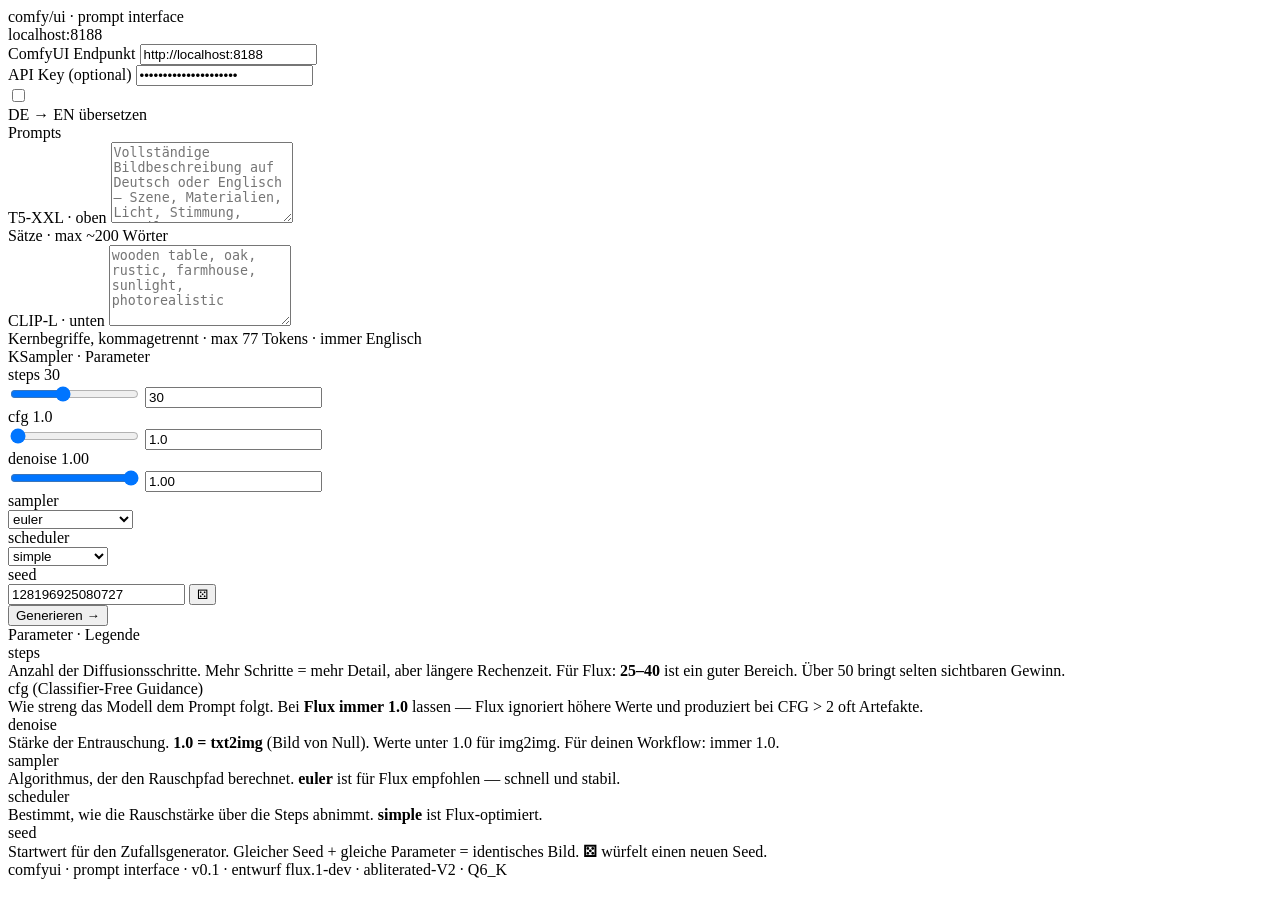
==== static/prompt.html @ 98ecc297 "Nach erstem, erfolgreichen Test. vor dem Einbau des Translators" ====
<!DOCTYPE html>
<html lang="de">
<head>
<meta charset="UTF-8">
<meta name="viewport" content="width=device-width, initial-scale=1.0">
<title>ComfyUI · Prompt Interface</title>
<link href="https://fonts.googleapis.com/css2?family=IBM+Plex+Mono:wght@400;500&family=IBM+Plex+Sans:wght@300;400;500&display=swap" rel="stylesheet">
<link rel="stylesheet" href="comfyui_frontend.css">
</head>
<body>
<div class="outer">

  <header>
    <div class="logo">comfy<span>/</span>ui · prompt interface</div>
    <div class="status-label">localhost:8188</div>
    <div class="status-dot"></div>
  </header>

  <div class="conn-bar">
    <div class="field-group">
      <label>ComfyUI Endpunkt</label>
      <input type="text" value="http://localhost:8188" placeholder="http://localhost:8188">
    </div>
    <div class="field-group">
      <label>API Key (optional)</label>
      <input type="password" value="sk-dummy-000000000000" placeholder="sk-…">
    </div>
    <label class="translate-toggle">
      <input type="checkbox" id="translateToggle">
      <div class="toggle-track"></div>
      <span class="toggle-label">DE → EN übersetzen</span>
    </label>
  </div>

  <div class="section-title">Prompts</div>
  <div class="prompts">
    <div class="prompt-block">
      <span class="prompt-tag tag-t5">T5-XXL · oben</span>
      <textarea id="promptT5" rows="5" placeholder="Vollständige Bildbeschreibung auf Deutsch oder Englisch — Szene, Materialien, Licht, Stimmung, Details."></textarea>
      <div class="prompt-hint">Sätze · max ~200 Wörter</div>
    </div>
    <div class="prompt-block">
      <span class="prompt-tag tag-clip">CLIP-L · unten</span>
      <textarea id="promptClip" rows="5" placeholder="wooden table, oak, rustic, farmhouse, sunlight, photorealistic"></textarea>
      <div class="prompt-hint">Kernbegriffe, kommagetrennt · max 77 Tokens · immer Englisch</div>
    </div>
  </div>

  <div class="params-section">
    <div class="section-title">KSampler · Parameter</div>
    <div class="params-grid">

      <div class="param-card">
        <div class="param-header">
          <span class="param-name">steps</span>
          <span class="param-value" id="stepsVal">30</span>
        </div>
        <input type="range" min="10" max="60" value="30" step="1"
          oninput="document.getElementById('stepsVal').textContent=this.value;document.getElementById('stepsText').value=this.value">
        <input type="text" class="param-text" id="stepsText" value="30"
          oninput="this.previousElementSibling.value=this.value;document.getElementById('stepsVal').textContent=this.value">
      </div>

      <div class="param-card">
        <div class="param-header">
          <span class="param-name">cfg</span>
          <span class="param-value" id="cfgVal">1.0</span>
        </div>
        <input type="range" min="1" max="15" value="1" step="0.5"
          oninput="document.getElementById('cfgVal').textContent=parseFloat(this.value).toFixed(1);document.getElementById('cfgText').value=parseFloat(this.value).toFixed(1)">
        <input type="text" class="param-text" id="cfgText" value="1.0"
          oninput="this.previousElementSibling.value=this.value;document.getElementById('cfgVal').textContent=this.value">
      </div>

      <div class="param-card">
        <div class="param-header">
          <span class="param-name">denoise</span>
          <span class="param-value" id="denoiseVal">1.00</span>
        </div>
        <input type="range" min="0" max="1" value="1" step="0.05"
          oninput="document.getElementById('denoiseVal').textContent=parseFloat(this.value).toFixed(2);document.getElementById('denoiseText').value=parseFloat(this.value).toFixed(2)">
        <input type="text" class="param-text" id="denoiseText" value="1.00"
          oninput="this.previousElementSibling.value=this.value;document.getElementById('denoiseVal').textContent=this.value">
      </div>

      <div class="param-card">
        <div class="param-header"><span class="param-name">sampler</span></div>
        <select>
          <option selected>euler</option>
          <option>euler_ancestral</option>
          <option>dpm_2</option>
          <option>dpm_2_ancestral</option>
          <option>heun</option>
          <option>dpm_fast</option>
          <option>dpm_adaptive</option>
          <option>lms</option>
          <option>ddim</option>
          <option>uni_pc</option>
        </select>
      </div>

      <div class="param-card">
        <div class="param-header"><span class="param-name">scheduler</span></div>
        <select>
          <option selected>simple</option>
          <option>normal</option>
          <option>karras</option>
          <option>exponential</option>
          <option>sgm_uniform</option>
          <option>beta</option>
        </select>
      </div>

      <div class="param-card">
        <div class="param-header"><span class="param-name">seed</span></div>
        <div class="seed-row">
          <input type="text" id="seedInput" value="128196925080727" placeholder="Seed-Nummer">
          <button class="btn-dice" title="Zufälligen Seed generieren"
            onclick="document.getElementById('seedInput').value=Math.floor(Math.random()*9999999999999)">⚄</button>
        </div>
      </div>

    </div>
  </div>

  <div class="generate-row">
    <button class="btn-generate">Generieren →</button>
  </div>

  <div class="legend">
    <div class="section-title">Parameter · Legende</div>
    <div class="legend-grid">
      <div class="legend-card">
        <div class="legend-term">steps</div>
        <div class="legend-def">Anzahl der Diffusionsschritte. Mehr Schritte = mehr Detail, aber längere Rechenzeit. Für Flux: <strong>25–40</strong> ist ein guter Bereich. Über 50 bringt selten sichtbaren Gewinn.</div>
      </div>
      <div class="legend-card">
        <div class="legend-term">cfg (Classifier-Free Guidance)</div>
        <div class="legend-def">Wie streng das Modell dem Prompt folgt. Bei <strong>Flux immer 1.0</strong> lassen — Flux ignoriert höhere Werte und produziert bei CFG > 2 oft Artefakte.</div>
      </div>
      <div class="legend-card">
        <div class="legend-term">denoise</div>
        <div class="legend-def">Stärke der Entrauschung. <strong>1.0 = txt2img</strong> (Bild von Null). Werte unter 1.0 für img2img. Für deinen Workflow: immer 1.0.</div>
      </div>
      <div class="legend-card">
        <div class="legend-term">sampler</div>
        <div class="legend-def">Algorithmus, der den Rauschpfad berechnet. <strong>euler</strong> ist für Flux empfohlen — schnell und stabil.</div>
      </div>
      <div class="legend-card">
        <div class="legend-term">scheduler</div>
        <div class="legend-def">Bestimmt, wie die Rauschstärke über die Steps abnimmt. <strong>simple</strong> ist Flux-optimiert.</div>
      </div>
      <div class="legend-card">
        <div class="legend-term">seed</div>
        <div class="legend-def">Startwert für den Zufallsgenerator. Gleicher Seed + gleiche Parameter = identisches Bild. <strong>⚄</strong> würfelt einen neuen Seed.</div>
      </div>
    </div>
  </div>

  <footer>
    <span>comfyui · prompt interface · v0.1 · entwurf</span>
    <span>flux.1-dev · abliterated-V2 · Q6_K</span>
  </footer>

</div>
</body>
</html>
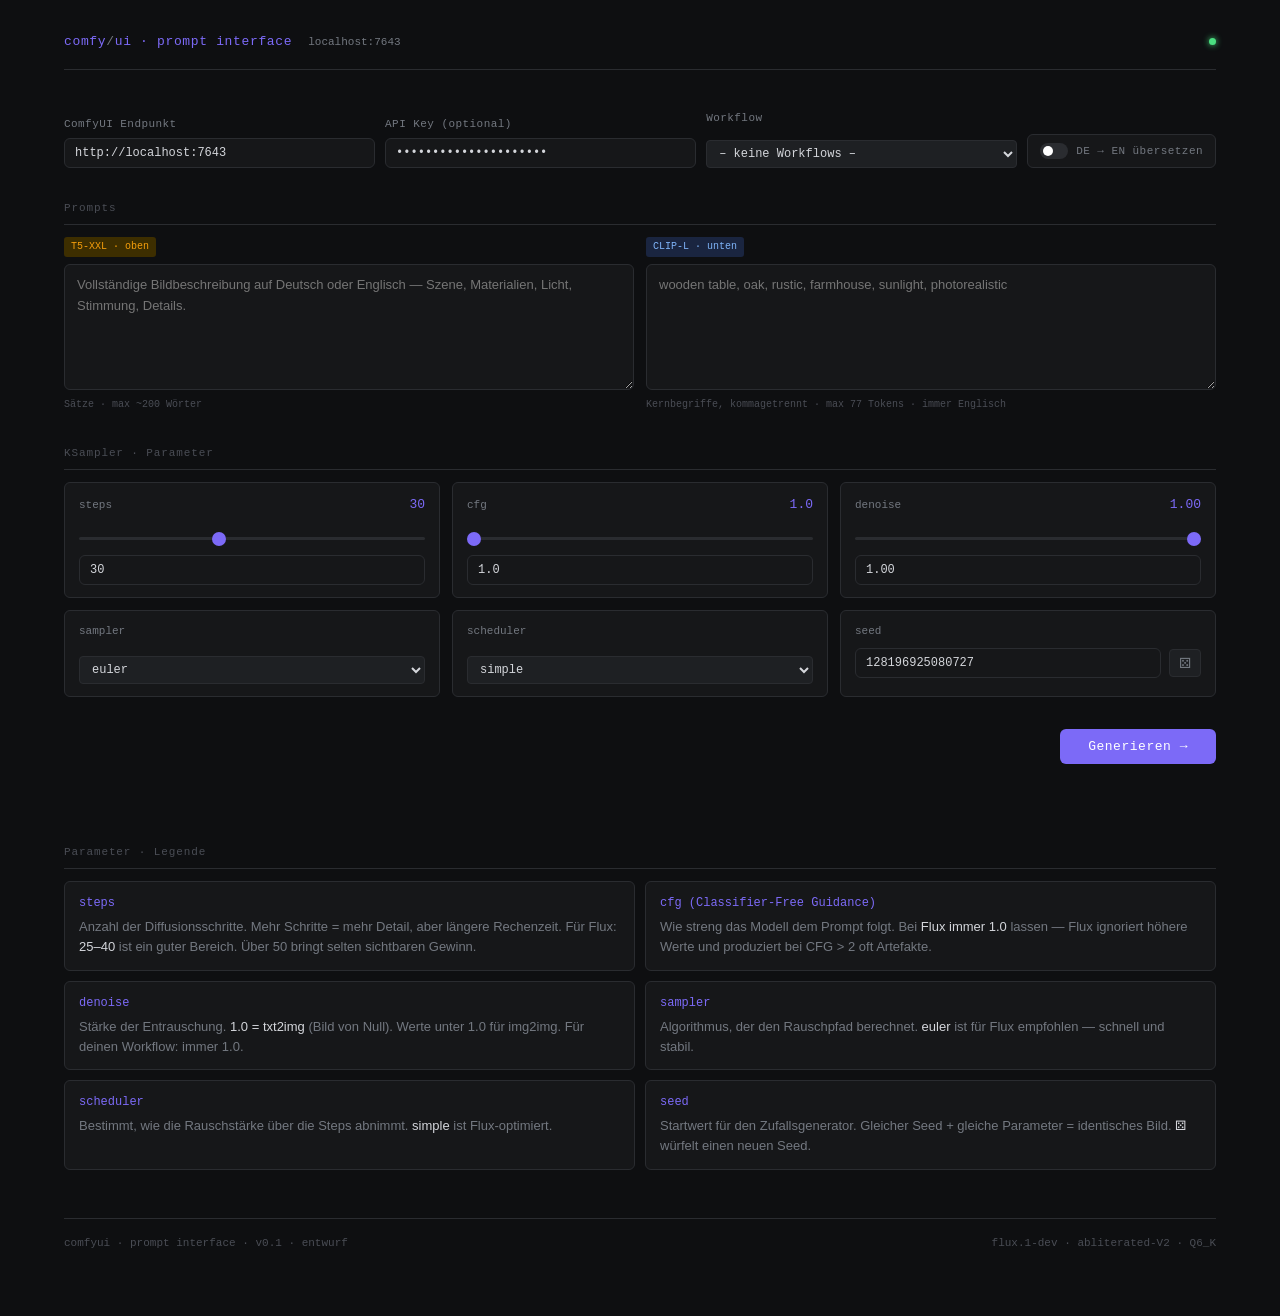
==== commit e5f293b7: "Add prompt frontend with workflow selector   - prompt.html/css: standalone Bildgenerations-UI (Glaci" ====
--- a/static/prompt.html
+++ b/static/prompt.html
@@ -5,25 +5,29 @@
 <meta name="viewport" content="width=device-width, initial-scale=1.0">
 <title>ComfyUI · Prompt Interface</title>
 <link href="https://fonts.googleapis.com/css2?family=IBM+Plex+Mono:wght@400;500&family=IBM+Plex+Sans:wght@300;400;500&display=swap" rel="stylesheet">
-<link rel="stylesheet" href="comfyui_frontend.css">
+<link rel="stylesheet" href="prompt.css">
 </head>
 <body>
 <div class="outer">
 
   <header>
     <div class="logo">comfy<span>/</span>ui · prompt interface</div>
-    <div class="status-label">localhost:8188</div>
+    <div class="status-label">localhost:7643</div>
     <div class="status-dot"></div>
   </header>
 
   <div class="conn-bar">
     <div class="field-group">
       <label>ComfyUI Endpunkt</label>
-      <input type="text" value="http://localhost:8188" placeholder="http://localhost:8188">
+      <input type="text" value="http://localhost:7643" placeholder="http://localhost:7643">
     </div>
     <div class="field-group">
       <label>API Key (optional)</label>
       <input type="password" value="sk-dummy-000000000000" placeholder="sk-…">
+    </div>
+    <div class="field-group">
+      <label>Workflow</label>
+      <select id="workflowSel"><option value="">– wird geladen –</option></select>
     </div>
     <label class="translate-toggle">
       <input type="checkbox" id="translateToggle">
@@ -85,7 +89,7 @@
 
       <div class="param-card">
         <div class="param-header"><span class="param-name">sampler</span></div>
-        <select>
+        <select id="samplerSel">
           <option selected>euler</option>
           <option>euler_ancestral</option>
           <option>dpm_2</option>
@@ -101,7 +105,7 @@
 
       <div class="param-card">
         <div class="param-header"><span class="param-name">scheduler</span></div>
-        <select>
+        <select id="schedulerSel">
           <option selected>simple</option>
           <option>normal</option>
           <option>karras</option>
@@ -163,5 +167,6 @@
   </footer>
 
 </div>
+<script src="prompt.js"></script>
 </body>
 </html>
--- a/static/prompt.css
+++ b/static/prompt.css
@@ -0,0 +1,396 @@
+:root {
+  --bg:        #0e0f11;
+  --surface:   #161719;
+  --surface2:  #1e2023;
+  --border:    #2a2c30;
+  --accent:    #7c6af7;
+  --accent-dim:#3d3578;
+  --text:      #d4d6db;
+  --text-dim:  #737880;
+  --text-muted:#4a4d55;
+  --green:     #4ade80;
+  --amber:     #f59e0b;
+  --radius:    6px;
+  --mono:      'IBM Plex Mono', monospace;
+  --sans:      'IBM Plex Sans', sans-serif;
+}
+
+*, *::before, *::after { box-sizing: border-box; margin: 0; padding: 0; }
+
+body {
+  background: var(--bg);
+  color: var(--text);
+  font-family: var(--sans);
+  font-size: 14px;
+  font-weight: 300;
+  line-height: 1.6;
+  min-height: 100vh;
+}
+
+.outer {
+  max-width: 1200px;
+  margin: 0 auto;
+  padding: 2rem 1.5rem 4rem;
+}
+
+/* HEADER */
+header {
+  display: flex;
+  align-items: baseline;
+  gap: 1rem;
+  margin-bottom: 2.5rem;
+  padding-bottom: 1rem;
+  border-bottom: 1px solid var(--border);
+}
+.logo {
+  font-family: var(--mono);
+  font-size: 13px;
+  color: var(--accent);
+  letter-spacing: .05em;
+}
+.logo span { color: var(--text-dim); }
+.status-dot {
+  width: 7px; height: 7px;
+  border-radius: 50%;
+  background: var(--green);
+  box-shadow: 0 0 6px var(--green);
+  margin-left: auto;
+  flex-shrink: 0;
+}
+.status-label {
+  font-family: var(--mono);
+  font-size: 11px;
+  color: var(--text-dim);
+}
+
+/* CONNECTION BAR */
+.conn-bar {
+  display: grid;
+  grid-template-columns: 1fr 1fr 1fr auto;
+  gap: 10px;
+  margin-bottom: 2rem;
+  align-items: end;
+}
+.field-group { display: flex; flex-direction: column; gap: 5px; }
+label {
+  font-family: var(--mono);
+  font-size: 11px;
+  color: var(--text-dim);
+  letter-spacing: .04em;
+}
+input[type="text"], input[type="password"] {
+  background: var(--surface);
+  border: 1px solid var(--border);
+  border-radius: var(--radius);
+  color: var(--text);
+  font-family: var(--mono);
+  font-size: 12px;
+  padding: 7px 10px;
+  width: 100%;
+  outline: none;
+  transition: border-color .15s;
+}
+input[type="text"]:focus, input[type="password"]:focus {
+  border-color: var(--accent);
+}
+
+.translate-toggle {
+  display: flex;
+  align-items: center;
+  gap: 8px;
+  background: var(--surface);
+  border: 1px solid var(--border);
+  border-radius: var(--radius);
+  padding: 7px 12px;
+  height: 34px;
+  cursor: pointer;
+  user-select: none;
+  white-space: nowrap;
+}
+.translate-toggle input[type="checkbox"] { display: none; }
+.toggle-track {
+  width: 28px; height: 16px;
+  border-radius: 8px;
+  background: var(--border);
+  position: relative;
+  transition: background .2s;
+  flex-shrink: 0;
+}
+.translate-toggle input:checked + .toggle-track { background: var(--accent); }
+.toggle-track::after {
+  content: '';
+  width: 10px; height: 10px;
+  border-radius: 50%;
+  background: #fff;
+  position: absolute;
+  top: 3px; left: 3px;
+  transition: transform .2s;
+}
+.translate-toggle input:checked + .toggle-track::after { transform: translateX(12px); }
+.toggle-label {
+  font-family: var(--mono);
+  font-size: 11px;
+  color: var(--text-dim);
+}
+
+/* SECTION TITLES */
+.section-title {
+  font-family: var(--mono);
+  font-size: 11px;
+  color: var(--text-muted);
+  letter-spacing: .08em;
+  margin-bottom: .75rem;
+  padding-bottom: .4rem;
+  border-bottom: 1px solid var(--border);
+}
+
+/* PROMPT AREA */
+.prompts {
+  display: grid;
+  grid-template-columns: 1fr 1fr;
+  gap: 12px;
+  margin-bottom: 2rem;
+}
+.prompt-block { display: flex; flex-direction: column; gap: 5px; }
+.prompt-tag {
+  font-family: var(--mono);
+  font-size: 10px;
+  padding: 2px 7px;
+  border-radius: 3px;
+  display: inline-block;
+  margin-bottom: 2px;
+  width: fit-content;
+}
+.tag-t5  { background: #3d2e00; color: var(--amber); }
+.tag-clip { background: #1a2540; color: #7eb3f7; }
+
+textarea {
+  background: var(--surface);
+  border: 1px solid var(--border);
+  border-radius: var(--radius);
+  color: var(--text);
+  font-family: var(--sans);
+  font-size: 13px;
+  font-weight: 300;
+  line-height: 1.6;
+  padding: 10px 12px;
+  resize: vertical;
+  width: 100%;
+  outline: none;
+  transition: border-color .15s;
+  min-height: 100px;
+}
+textarea:focus { border-color: var(--accent); }
+.prompt-hint {
+  font-family: var(--mono);
+  font-size: 10px;
+  color: var(--text-muted);
+  margin-top: 2px;
+}
+
+/* PARAMS GRID */
+.params-section { margin-bottom: 2rem; }
+.params-grid {
+  display: grid;
+  grid-template-columns: repeat(3, 1fr);
+  gap: 12px;
+}
+
+.param-card {
+  background: var(--surface);
+  border: 1px solid var(--border);
+  border-radius: var(--radius);
+  padding: 12px 14px;
+}
+.param-header {
+  display: flex;
+  justify-content: space-between;
+  align-items: baseline;
+  margin-bottom: 8px;
+}
+.param-name {
+  font-family: var(--mono);
+  font-size: 11px;
+  color: var(--text-dim);
+}
+.param-value {
+  font-family: var(--mono);
+  font-size: 13px;
+  color: var(--accent);
+  font-weight: 500;
+  min-width: 40px;
+  text-align: right;
+}
+
+input[type="range"] {
+  -webkit-appearance: none;
+  width: 100%;
+  height: 3px;
+  background: var(--border);
+  border-radius: 2px;
+  outline: none;
+  cursor: pointer;
+}
+input[type="range"]::-webkit-slider-thumb {
+  -webkit-appearance: none;
+  width: 14px; height: 14px;
+  border-radius: 50%;
+  background: var(--accent);
+  cursor: pointer;
+  transition: transform .1s;
+}
+input[type="range"]::-webkit-slider-thumb:hover { transform: scale(1.2); }
+input[type="range"]::-moz-range-thumb {
+  width: 14px; height: 14px;
+  border-radius: 50%;
+  background: var(--accent);
+  border: none;
+  cursor: pointer;
+}
+
+.param-text {
+  background: var(--surface2);
+  border: 1px solid var(--border);
+  border-radius: 4px;
+  color: var(--text);
+  font-family: var(--mono);
+  font-size: 12px;
+  padding: 5px 8px;
+  width: 100%;
+  margin-top: 8px;
+  outline: none;
+}
+.param-text:focus { border-color: var(--accent); }
+
+/* SELECT */
+select {
+  background: var(--surface2);
+  border: 1px solid var(--border);
+  border-radius: 4px;
+  color: var(--text);
+  font-family: var(--mono);
+  font-size: 12px;
+  padding: 5px 8px;
+  width: 100%;
+  margin-top: 8px;
+  outline: none;
+  cursor: pointer;
+}
+select:focus { border-color: var(--accent); }
+
+/* SEED ROW */
+.seed-row {
+  display: flex;
+  gap: 8px;
+  align-items: center;
+  margin-top: 8px;
+}
+.seed-row input[type="text"] {
+  font-family: var(--mono);
+  font-size: 12px;
+  flex: 1;
+}
+.btn-dice {
+  background: var(--surface2);
+  border: 1px solid var(--border);
+  border-radius: 4px;
+  color: var(--text-dim);
+  cursor: pointer;
+  font-size: 14px;
+  padding: 5px 9px;
+  transition: color .15s, border-color .15s;
+  flex-shrink: 0;
+}
+.btn-dice:hover { color: var(--accent); border-color: var(--accent); }
+
+/* GENERATE BUTTON */
+.generate-row {
+  display: flex;
+  justify-content: flex-end;
+  margin-bottom: 3rem;
+}
+.btn-generate {
+  background: var(--accent);
+  border: none;
+  border-radius: var(--radius);
+  color: #fff;
+  cursor: pointer;
+  font-family: var(--mono);
+  font-size: 13px;
+  font-weight: 500;
+  letter-spacing: .04em;
+  padding: 10px 28px;
+  transition: opacity .15s, transform .1s;
+}
+.btn-generate:hover { opacity: .85; transform: translateY(-1px); }
+.btn-generate:active { transform: translateY(0); }
+
+/* LEGEND */
+.legend { margin-top: 1rem; }
+.legend-grid {
+  display: grid;
+  grid-template-columns: repeat(2, 1fr);
+  gap: 10px;
+}
+.legend-card {
+  background: var(--surface);
+  border: 1px solid var(--border);
+  border-radius: var(--radius);
+  padding: 12px 14px;
+}
+.legend-term {
+  font-family: var(--mono);
+  font-size: 12px;
+  color: var(--accent);
+  margin-bottom: 4px;
+}
+.legend-def {
+  font-size: 13px;
+  color: var(--text-dim);
+  line-height: 1.55;
+}
+.legend-def strong { color: var(--text); font-weight: 400; }
+
+/* RESULT / STATUS */
+.gen-status {
+  font-family: var(--mono);
+  font-size: 12px;
+  padding: 8px 12px;
+  border-radius: var(--radius);
+  margin-bottom: 1rem;
+  background: var(--surface);
+  border: 1px solid var(--border);
+  color: var(--text-dim);
+}
+.gen-status[data-type="success"] { border-color: var(--green); color: var(--green); }
+.gen-status[data-type="error"]   { border-color: #f87171; color: #f87171; }
+
+.gen-result {
+  margin-bottom: 2rem;
+  display: flex;
+  flex-direction: column;
+  align-items: center;
+  gap: 8px;
+}
+.gen-img {
+  max-width: 100%;
+  border-radius: var(--radius);
+  border: 1px solid var(--border);
+}
+.gen-filename {
+  font-family: var(--mono);
+  font-size: 11px;
+  color: var(--text-muted);
+}
+
+/* FOOTER */
+footer {
+  margin-top: 3rem;
+  padding-top: 1rem;
+  border-top: 1px solid var(--border);
+  font-family: var(--mono);
+  font-size: 11px;
+  color: var(--text-muted);
+  display: flex;
+  justify-content: space-between;
+}
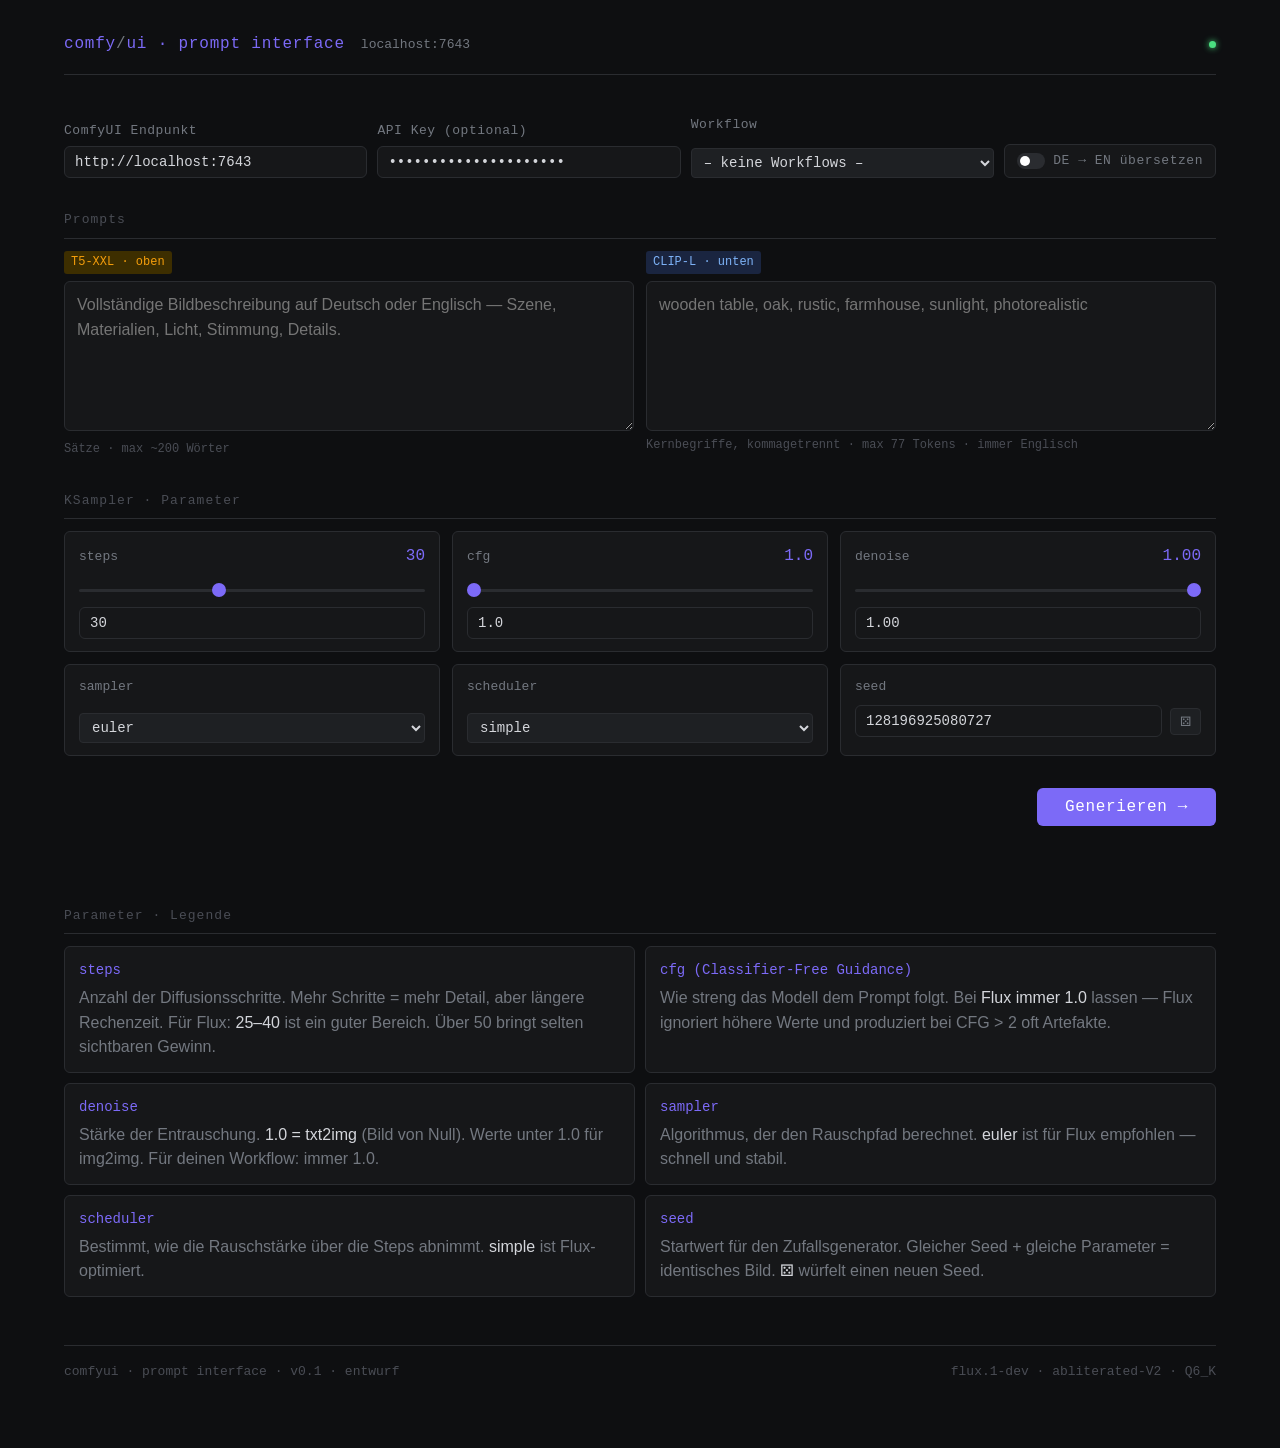
==== commit 81193dcf: "Translator-Workflow: separater Uebersetzen-Button statt Auto-Translation   - prompt.html: 'DE -> EN'" ====
--- a/static/prompt.html
+++ b/static/prompt.html
@@ -41,7 +41,10 @@
     <div class="prompt-block">
       <span class="prompt-tag tag-t5">T5-XXL · oben</span>
       <textarea id="promptT5" rows="5" placeholder="Vollständige Bildbeschreibung auf Deutsch oder Englisch — Szene, Materialien, Licht, Stimmung, Details."></textarea>
-      <div class="prompt-hint">Sätze · max ~200 Wörter</div>
+      <div class="translate-row">
+        <button id="btnTranslate" class="btn-translate">DE → EN</button>
+        <div class="prompt-hint">Sätze · max ~200 Wörter</div>
+      </div>
     </div>
     <div class="prompt-block">
       <span class="prompt-tag tag-clip">CLIP-L · unten</span>
--- a/static/prompt.css
+++ b/static/prompt.css
@@ -21,7 +21,7 @@
   background: var(--bg);
   color: var(--text);
   font-family: var(--sans);
-  font-size: 14px;
+  font-size: 13px;
   font-weight: 300;
   line-height: 1.6;
   min-height: 100vh;
@@ -44,7 +44,7 @@
 }
 .logo {
   font-family: var(--mono);
-  font-size: 13px;
+  font-size: 16px;
   color: var(--accent);
   letter-spacing: .05em;
 }
@@ -59,7 +59,7 @@
 }
 .status-label {
   font-family: var(--mono);
-  font-size: 11px;
+  font-size: 13px;
   color: var(--text-dim);
 }
 
@@ -74,7 +74,7 @@
 .field-group { display: flex; flex-direction: column; gap: 5px; }
 label {
   font-family: var(--mono);
-  font-size: 11px;
+  font-size: 13px;
   color: var(--text-dim);
   letter-spacing: .04em;
 }
@@ -84,7 +84,7 @@
   border-radius: var(--radius);
   color: var(--text);
   font-family: var(--mono);
-  font-size: 12px;
+  font-size: 14px;
   padding: 7px 10px;
   width: 100%;
   outline: none;
@@ -129,14 +129,14 @@
 .translate-toggle input:checked + .toggle-track::after { transform: translateX(12px); }
 .toggle-label {
   font-family: var(--mono);
-  font-size: 11px;
+  font-size: 13px;
   color: var(--text-dim);
 }
 
 /* SECTION TITLES */
 .section-title {
   font-family: var(--mono);
-  font-size: 11px;
+  font-size: 13px;
   color: var(--text-muted);
   letter-spacing: .08em;
   margin-bottom: .75rem;
@@ -154,7 +154,7 @@
 .prompt-block { display: flex; flex-direction: column; gap: 5px; }
 .prompt-tag {
   font-family: var(--mono);
-  font-size: 10px;
+  font-size: 12px;
   padding: 2px 7px;
   border-radius: 3px;
   display: inline-block;
@@ -170,7 +170,7 @@
   border-radius: var(--radius);
   color: var(--text);
   font-family: var(--sans);
-  font-size: 13px;
+  font-size: 16px;
   font-weight: 300;
   line-height: 1.6;
   padding: 10px 12px;
@@ -181,12 +181,32 @@
   min-height: 100px;
 }
 textarea:focus { border-color: var(--accent); }
+.translate-row {
+  display: flex;
+  align-items: center;
+  gap: 8px;
+  margin-top: 4px;
+}
 .prompt-hint {
   font-family: var(--mono);
-  font-size: 10px;
+  font-size: 12px;
   color: var(--text-muted);
-  margin-top: 2px;
-}
+}
+.btn-translate {
+  font-family: var(--mono);
+  font-size: 12px;
+  background: var(--surface2);
+  border: 1px solid var(--accent-dim);
+  border-radius: 4px;
+  color: var(--accent);
+  cursor: pointer;
+  padding: 3px 10px;
+  white-space: nowrap;
+  transition: border-color .15s;
+  flex-shrink: 0;
+}
+.btn-translate:hover { border-color: var(--accent); }
+.btn-translate:disabled { opacity: .4; cursor: default; }
 
 /* PARAMS GRID */
 .params-section { margin-bottom: 2rem; }
@@ -210,12 +230,12 @@
 }
 .param-name {
   font-family: var(--mono);
-  font-size: 11px;
+  font-size: 13px;
   color: var(--text-dim);
 }
 .param-value {
   font-family: var(--mono);
-  font-size: 13px;
+  font-size: 16px;
   color: var(--accent);
   font-weight: 500;
   min-width: 40px;
@@ -254,7 +274,7 @@
   border-radius: 4px;
   color: var(--text);
   font-family: var(--mono);
-  font-size: 12px;
+  font-size: 14px;
   padding: 5px 8px;
   width: 100%;
   margin-top: 8px;
@@ -269,7 +289,7 @@
   border-radius: 4px;
   color: var(--text);
   font-family: var(--mono);
-  font-size: 12px;
+  font-size: 14px;
   padding: 5px 8px;
   width: 100%;
   margin-top: 8px;
@@ -287,7 +307,7 @@
 }
 .seed-row input[type="text"] {
   font-family: var(--mono);
-  font-size: 12px;
+  font-size: 14px;
   flex: 1;
 }
 .btn-dice {
@@ -296,7 +316,7 @@
   border-radius: 4px;
   color: var(--text-dim);
   cursor: pointer;
-  font-size: 14px;
+  font-size: 13px;
   padding: 5px 9px;
   transition: color .15s, border-color .15s;
   flex-shrink: 0;
@@ -316,7 +336,7 @@
   color: #fff;
   cursor: pointer;
   font-family: var(--mono);
-  font-size: 13px;
+  font-size: 16px;
   font-weight: 500;
   letter-spacing: .04em;
   padding: 10px 28px;
@@ -340,12 +360,12 @@
 }
 .legend-term {
   font-family: var(--mono);
-  font-size: 12px;
+  font-size: 14px;
   color: var(--accent);
   margin-bottom: 4px;
 }
 .legend-def {
-  font-size: 13px;
+  font-size: 16px;
   color: var(--text-dim);
   line-height: 1.55;
 }
@@ -354,7 +374,7 @@
 /* RESULT / STATUS */
 .gen-status {
   font-family: var(--mono);
-  font-size: 12px;
+  font-size: 14px;
   padding: 8px 12px;
   border-radius: var(--radius);
   margin-bottom: 1rem;
@@ -379,7 +399,7 @@
 }
 .gen-filename {
   font-family: var(--mono);
-  font-size: 11px;
+  font-size: 13px;
   color: var(--text-muted);
 }
 
@@ -389,7 +409,7 @@
   padding-top: 1rem;
   border-top: 1px solid var(--border);
   font-family: var(--mono);
-  font-size: 11px;
+  font-size: 13px;
   color: var(--text-muted);
   display: flex;
   justify-content: space-between;
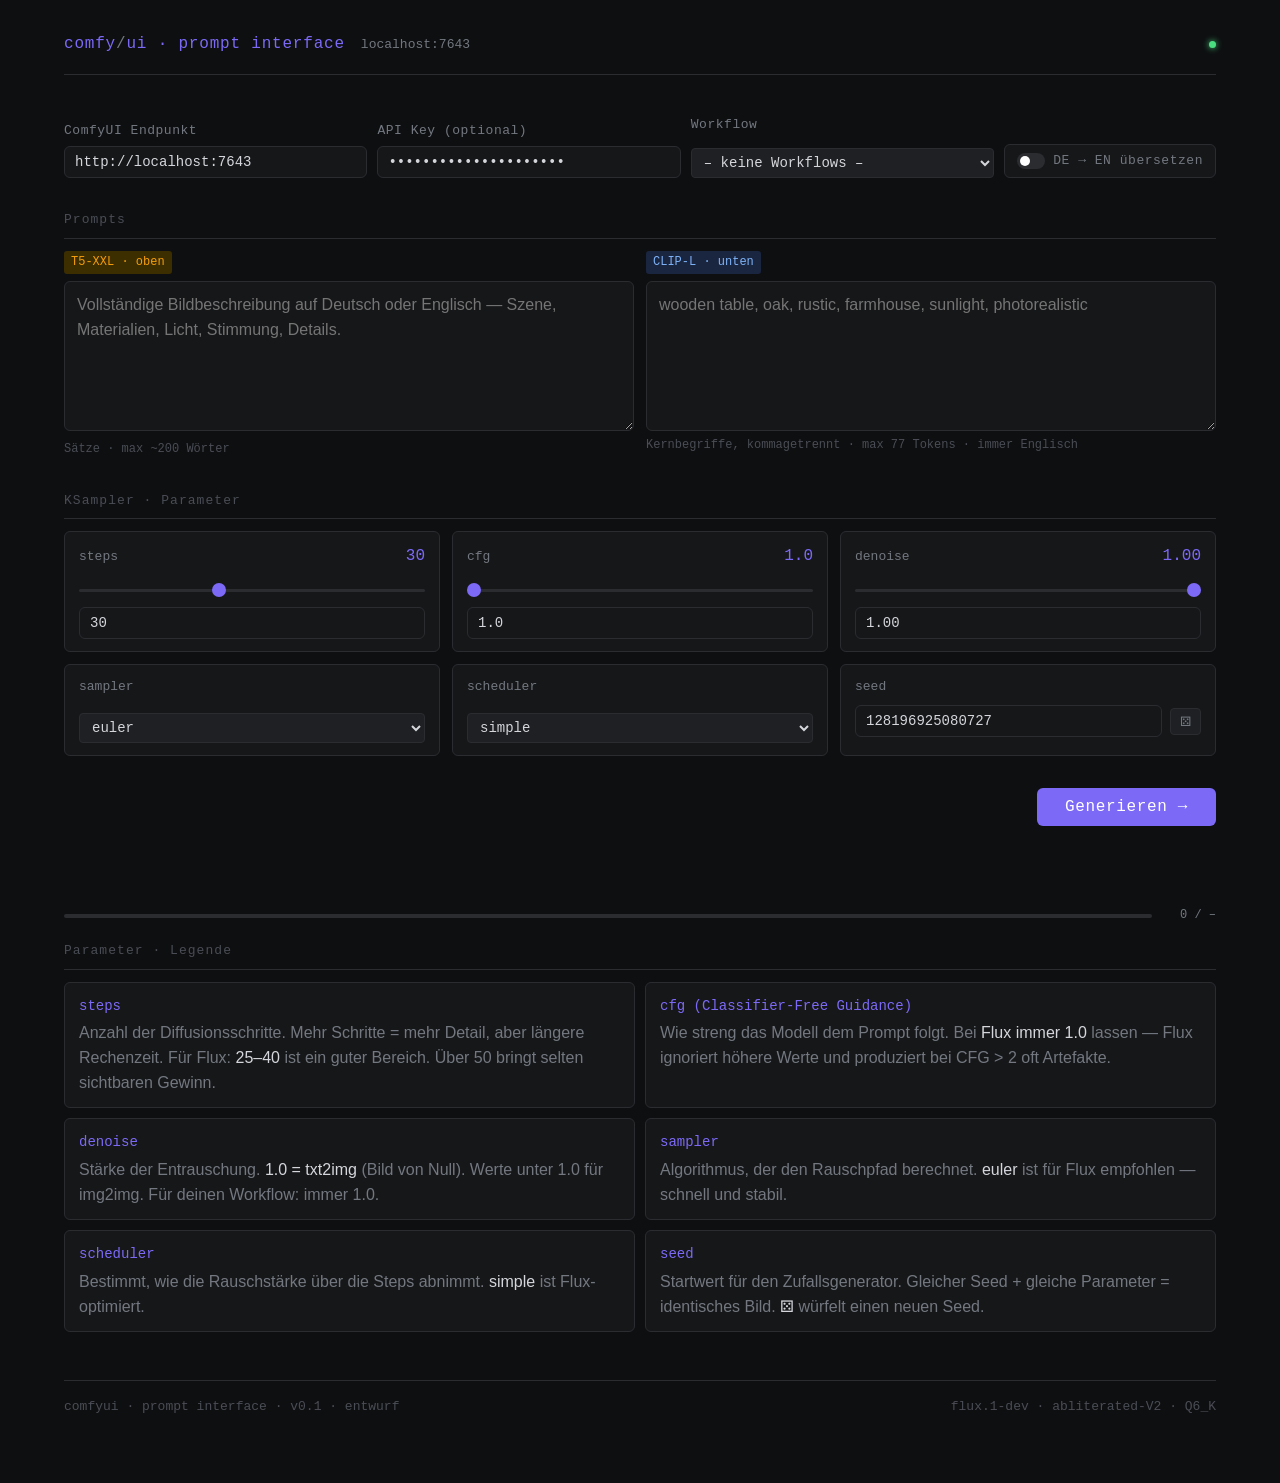
==== commit 7cc8a368: "feat(prompt): progress bar, WS proxy, extend timeout to 10min   - WebSocket progress bar (ComfyUI 'p" ====
--- a/static/prompt.html
+++ b/static/prompt.html
@@ -134,6 +134,13 @@
     <button class="btn-generate">Generieren →</button>
   </div>
 
+  <div class="gen-progress" id="genProgress" hidden>
+    <div class="progress-track">
+      <div class="progress-fill" id="progressFill"></div>
+    </div>
+    <span class="progress-label" id="progressLabel">0 / –</span>
+  </div>
+
   <div class="legend">
     <div class="section-title">Parameter · Legende</div>
     <div class="legend-grid">
--- a/static/prompt.css
+++ b/static/prompt.css
@@ -371,6 +371,35 @@
 }
 .legend-def strong { color: var(--text); font-weight: 400; }
 
+/* PROGRESS BAR */
+.gen-progress {
+  display: flex;
+  align-items: center;
+  gap: 12px;
+  margin-bottom: 1rem;
+}
+.progress-track {
+  flex: 1;
+  height: 4px;
+  background: var(--border);
+  border-radius: 2px;
+  overflow: hidden;
+}
+.progress-fill {
+  height: 100%;
+  width: 0%;
+  background: var(--accent);
+  border-radius: 2px;
+  transition: width .25s ease;
+}
+.progress-label {
+  font-family: var(--mono);
+  font-size: 12px;
+  color: var(--text-dim);
+  min-width: 52px;
+  text-align: right;
+}
+
 /* RESULT / STATUS */
 .gen-status {
   font-family: var(--mono);
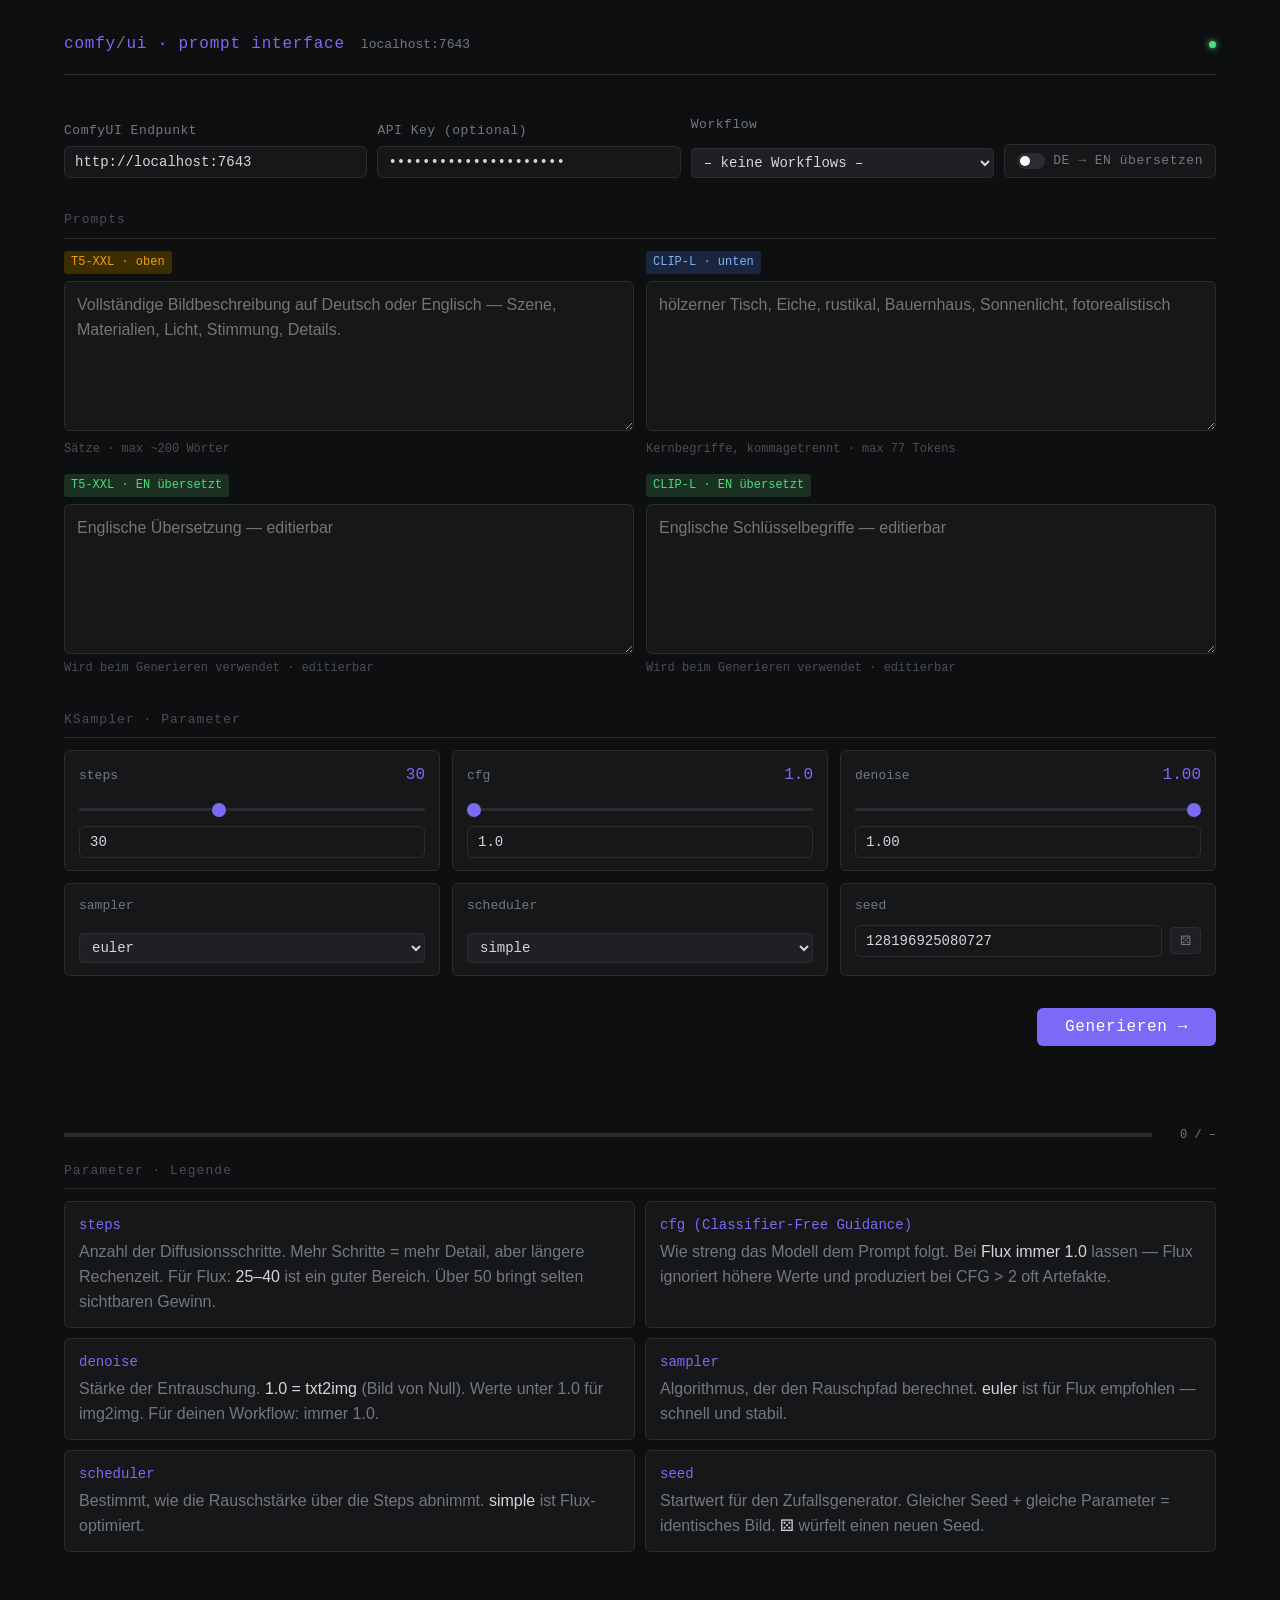
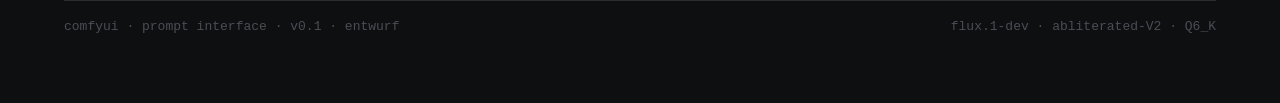
==== commit 0ccc3b98: "feat(prompt): DE→EN Übersetzung als eigenständiger Review-Schritt   - Übersetzung überschreibt nicht" ====
--- a/static/prompt.html
+++ b/static/prompt.html
@@ -45,11 +45,24 @@
         <button id="btnTranslate" class="btn-translate">DE → EN</button>
         <div class="prompt-hint">Sätze · max ~200 Wörter</div>
       </div>
+      <div id="translateResult" class="translate-result" hidden>
+        <span class="prompt-tag tag-t5-en">T5-XXL · EN übersetzt</span>
+        <textarea id="promptT5Translated" rows="5" placeholder="Englische Übersetzung — editierbar"></textarea>
+        <div class="prompt-hint">Wird beim Generieren verwendet · editierbar</div>
+      </div>
     </div>
     <div class="prompt-block">
       <span class="prompt-tag tag-clip">CLIP-L · unten</span>
-      <textarea id="promptClip" rows="5" placeholder="wooden table, oak, rustic, farmhouse, sunlight, photorealistic"></textarea>
-      <div class="prompt-hint">Kernbegriffe, kommagetrennt · max 77 Tokens · immer Englisch</div>
+      <textarea id="promptClip" rows="5" placeholder="hölzerner Tisch, Eiche, rustikal, Bauernhaus, Sonnenlicht, fotorealistisch"></textarea>
+      <div class="translate-row">
+        <button id="btnTranslateClip" class="btn-translate">DE → EN</button>
+        <div class="prompt-hint">Kernbegriffe, kommagetrennt · max 77 Tokens</div>
+      </div>
+      <div id="translateResultClip" class="translate-result" hidden>
+        <span class="prompt-tag tag-clip-en">CLIP-L · EN übersetzt</span>
+        <textarea id="promptClipTranslated" rows="5" placeholder="Englische Schlüsselbegriffe — editierbar"></textarea>
+        <div class="prompt-hint">Wird beim Generieren verwendet · editierbar</div>
+      </div>
     </div>
   </div>
 
--- a/static/prompt.css
+++ b/static/prompt.css
@@ -161,8 +161,10 @@
   margin-bottom: 2px;
   width: fit-content;
 }
-.tag-t5  { background: #3d2e00; color: var(--amber); }
-.tag-clip { background: #1a2540; color: #7eb3f7; }
+.tag-t5      { background: #3d2e00; color: var(--amber); }
+.tag-t5-en   { background: #1a3020; color: var(--green); }
+.tag-clip    { background: #1a2540; color: #7eb3f7; }
+.tag-clip-en { background: #1a3020; color: var(--green); }
 
 textarea {
   background: var(--surface);
@@ -187,6 +189,12 @@
   gap: 8px;
   margin-top: 4px;
 }
+.translate-result {
+  display: flex;
+  flex-direction: column;
+  gap: 5px;
+  margin-top: 10px;
+}
 .prompt-hint {
   font-family: var(--mono);
   font-size: 12px;
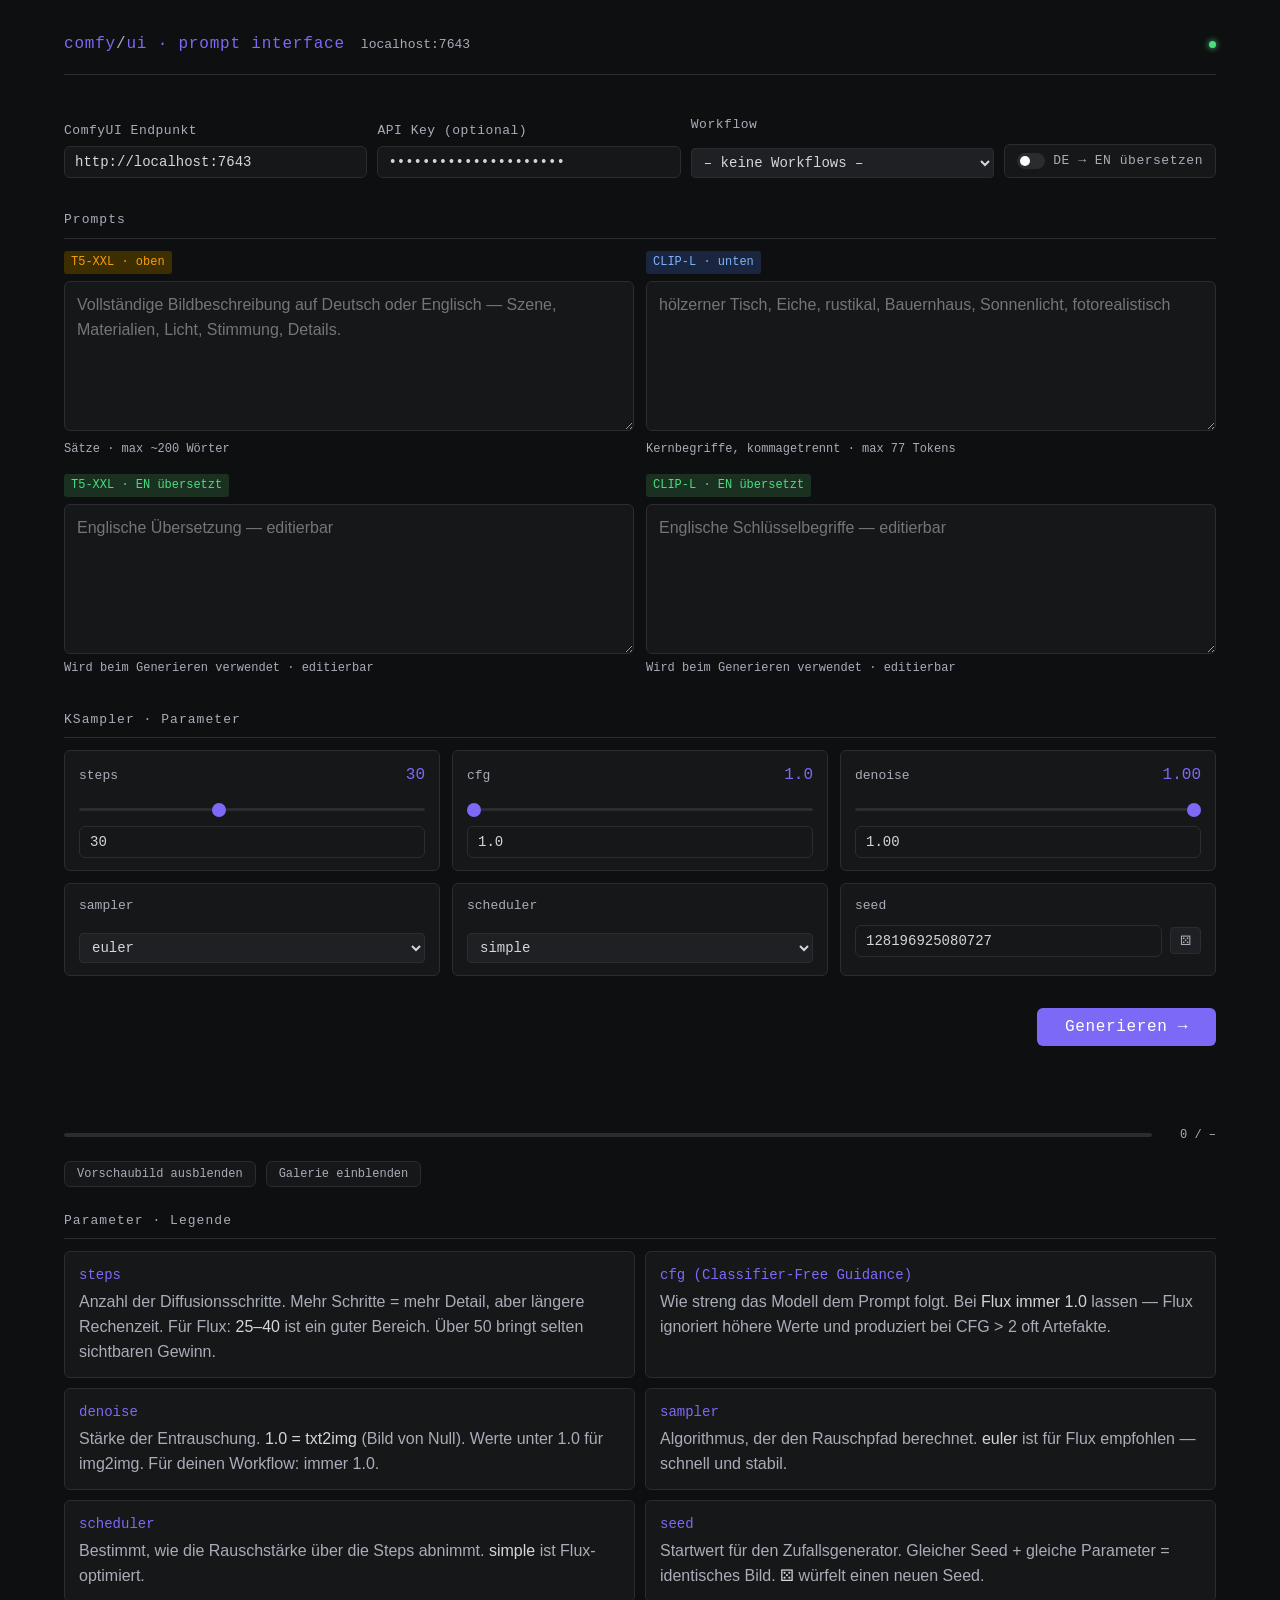
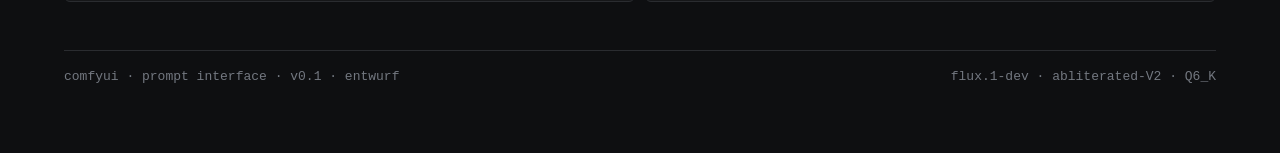
==== commit 0e76b81c: "feat(prompt): Galerie, Lightbox, JSON-Sidecar, Vorschau-Toggle   - JSON-Sidecar: nach jeder Generier" ====
--- a/static/prompt.html
+++ b/static/prompt.html
@@ -5,6 +5,7 @@
 <meta name="viewport" content="width=device-width, initial-scale=1.0">
 <title>ComfyUI · Prompt Interface</title>
 <link href="https://fonts.googleapis.com/css2?family=IBM+Plex+Mono:wght@400;500&family=IBM+Plex+Sans:wght@300;400;500&display=swap" rel="stylesheet">
+<link rel="icon" type="image/x-icon" href="promptinterface.ico">
 <link rel="stylesheet" href="prompt.css">
 </head>
 <body>
@@ -144,6 +145,7 @@
   </div>
 
   <div class="generate-row">
+    <button id="btnStop" class="btn-stop" hidden>⏹ Abbrechen</button>
     <button class="btn-generate">Generieren →</button>
   </div>
 
@@ -152,6 +154,19 @@
       <div class="progress-fill" id="progressFill"></div>
     </div>
     <span class="progress-label" id="progressLabel">0 / –</span>
+  </div>
+
+  <div class="output-controls">
+    <button id="btnTogglePreview" class="btn-toggle-output">Vorschaubild ausblenden</button>
+    <button id="btnToggleGallery" class="btn-toggle-output">Galerie einblenden</button>
+  </div>
+
+  <div id="gallerySection" hidden>
+    <div class="section-title">Outputs · Galerie</div>
+    <div id="galleryGrid" class="gallery-grid"></div>
+    <div class="output-controls">
+      <button id="btnToggleGalleryBottom" class="btn-toggle-output">Galerie ausblenden</button>
+    </div>
   </div>
 
   <div class="legend">
@@ -190,6 +205,7 @@
   </footer>
 
 </div>
+<script src="lightbox.js"></script>
 <script src="prompt.js"></script>
 </body>
 </html>
--- a/static/prompt.css
+++ b/static/prompt.css
@@ -6,8 +6,8 @@
   --accent:    #7c6af7;
   --accent-dim:#3d3578;
   --text:      #d4d6db;
-  --text-dim:  #737880;
-  --text-muted:#4a4d55;
+  --text-dim:  #a8adb8;
+  --text-muted:#737880;
   --green:     #4ade80;
   --amber:     #f59e0b;
   --radius:    6px;
@@ -137,7 +137,7 @@
 .section-title {
   font-family: var(--mono);
   font-size: 13px;
-  color: var(--text-muted);
+  color: var(--text-dim);
   letter-spacing: .08em;
   margin-bottom: .75rem;
   padding-bottom: .4rem;
@@ -198,7 +198,7 @@
 .prompt-hint {
   font-family: var(--mono);
   font-size: 12px;
-  color: var(--text-muted);
+  color: var(--text-dim);
 }
 .btn-translate {
   font-family: var(--mono);
@@ -331,12 +331,27 @@
 }
 .btn-dice:hover { color: var(--accent); border-color: var(--accent); }
 
-/* GENERATE BUTTON */
+/* GENERATE / STOP BUTTONS */
 .generate-row {
   display: flex;
   justify-content: flex-end;
+  align-items: center;
+  gap: 10px;
   margin-bottom: 3rem;
 }
+.btn-stop {
+  background: transparent;
+  border: 1px solid #f87171;
+  border-radius: var(--radius);
+  color: #f87171;
+  cursor: pointer;
+  font-family: var(--mono);
+  font-size: 14px;
+  padding: 10px 20px;
+  transition: background .15s;
+}
+.btn-stop:hover { background: rgba(248,113,113,.12); }
+.btn-stop:disabled { opacity: .4; cursor: default; }
 .btn-generate {
   background: var(--accent);
   border: none;
@@ -430,14 +445,140 @@
   gap: 8px;
 }
 .gen-img {
+  max-width: 50%;
+  border-radius: var(--radius);
+  border: 1px solid var(--border);
+}
+.gen-filename {
+  font-family: var(--mono);
+  font-size: 13px;
+  color: var(--text-muted);
+}
+
+/* OUTPUT CONTROLS */
+.output-controls {
+  display: flex;
+  gap: 10px;
+  margin-bottom: 1.5rem;
+}
+.btn-toggle-output {
+  font-family: var(--mono);
+  font-size: 12px;
+  background: var(--surface);
+  border: 1px solid var(--border);
+  border-radius: var(--radius);
+  color: var(--text-dim);
+  cursor: pointer;
+  padding: 5px 12px;
+  transition: border-color .15s, color .15s;
+}
+.btn-toggle-output:hover { border-color: var(--accent); color: var(--accent); }
+
+/* GALLERY */
+.gallery-grid {
+  display: grid;
+  grid-template-columns: repeat(4, 1fr);
+  gap: 10px;
+  margin-bottom: 2rem;
+}
+.gallery-card {
+  background: var(--surface);
+  border: 1px solid var(--border);
+  border-radius: var(--radius);
+  overflow: hidden;
+  display: flex;
+  flex-direction: column;
+}
+.gallery-thumb {
+  width: 100%;
+  aspect-ratio: 1;
+  object-fit: cover;
+  cursor: pointer;
+  display: block;
+  transition: opacity .15s;
+}
+.gallery-thumb:hover { opacity: .8; }
+.gallery-filename {
+  font-family: var(--mono);
+  font-size: 11px;
+  color: var(--text-muted);
+  padding: 4px 6px;
+  overflow: hidden;
+  text-overflow: ellipsis;
+  white-space: nowrap;
+}
+.gallery-card-footer {
+  display: flex;
+  gap: 5px;
+  padding: 5px 6px;
+  background: var(--surface2);
+}
+.btn-gallery-load {
+  font-family: var(--mono);
+  font-size: 11px;
+  background: var(--accent-dim);
+  border: none;
+  border-radius: 3px;
+  color: var(--accent);
+  cursor: pointer;
+  padding: 3px 8px;
+  flex: 1;
+  transition: background .15s;
+}
+.btn-gallery-load:hover { background: var(--accent); color: #fff; }
+.btn-gallery-delete {
+  font-family: var(--mono);
+  font-size: 11px;
+  background: transparent;
+  border: 1px solid #4a2020;
+  border-radius: 3px;
+  color: #f87171;
+  cursor: pointer;
+  padding: 3px 8px;
+  transition: background .15s;
+  flex-shrink: 0;
+}
+.btn-gallery-delete:hover { background: rgba(248,113,113,.15); }
+
+/* LIGHTBOX */
+.lightbox-overlay {
+  display: none;
+  position: fixed;
+  inset: 0;
+  background: rgba(0,0,0,.88);
+  align-items: center;
+  justify-content: center;
+  z-index: 1000;
+}
+.lightbox-overlay.is-open {
+  display: flex;
+}
+.lightbox-inner {
+  display: flex;
+  flex-direction: column;
+  align-items: center;
+  gap: 12px;
+  max-width: 90vw;
+  max-height: 90vh;
+}
+.lightbox-img {
   max-width: 100%;
-  border-radius: var(--radius);
-  border: 1px solid var(--border);
-}
-.gen-filename {
-  font-family: var(--mono);
-  font-size: 13px;
-  color: var(--text-muted);
+  max-height: 78vh;
+  border-radius: var(--radius);
+  border: 1px solid var(--border);
+  display: block;
+}
+.lightbox-footer {
+  display: flex;
+  align-items: center;
+  gap: 10px;
+  width: 100%;
+}
+.lightbox-filename {
+  font-family: var(--mono);
+  font-size: 13px;
+  color: var(--text-dim);
+  flex: 1;
 }
 
 /* FOOTER */
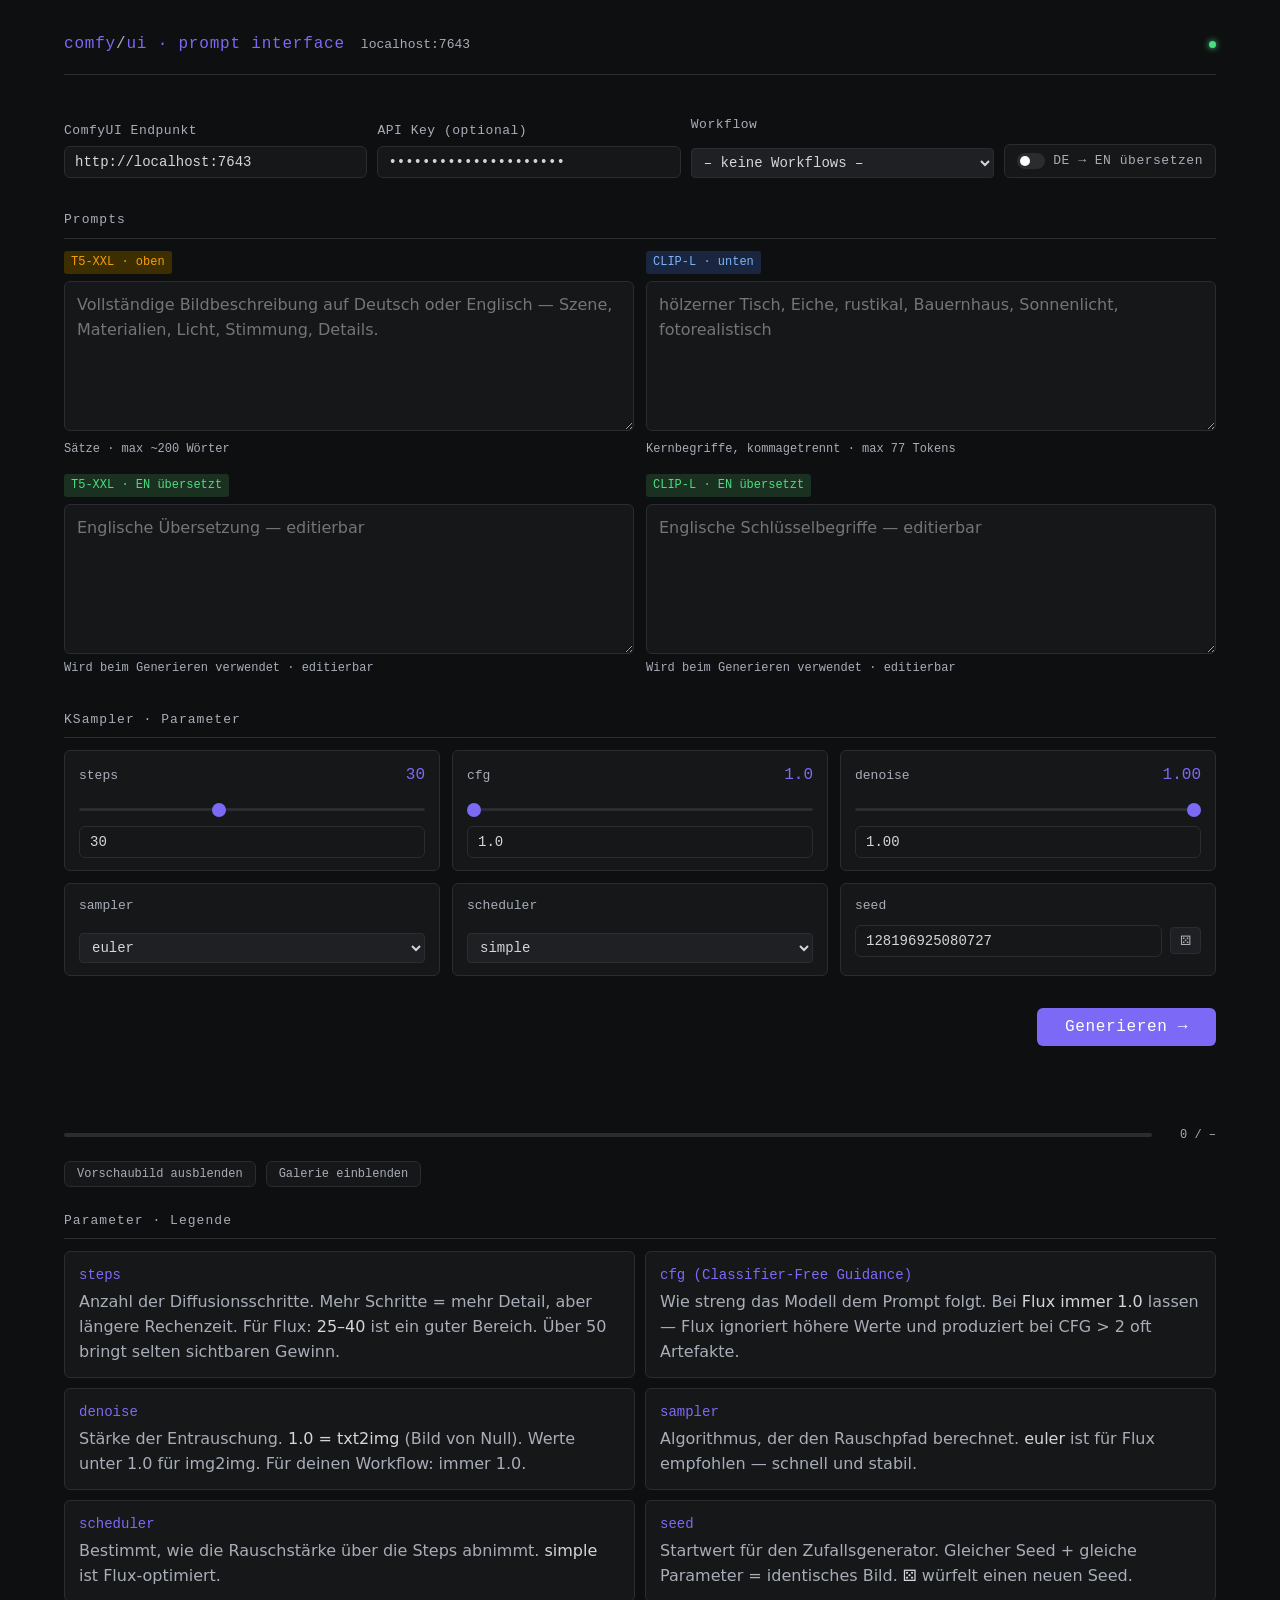
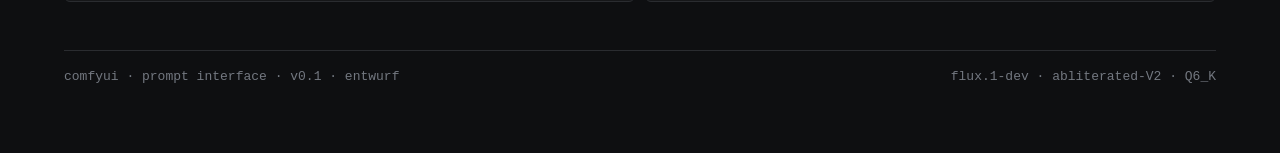
==== commit 37ca340d: "fix(prompt): Soviel zum Thema 'man muss nur noch vibe-coden können'... Claude Code hat in das komple" ====
--- a/static/prompt.html
+++ b/static/prompt.html
@@ -4,7 +4,6 @@
 <meta charset="UTF-8">
 <meta name="viewport" content="width=device-width, initial-scale=1.0">
 <title>ComfyUI · Prompt Interface</title>
-<link href="https://fonts.googleapis.com/css2?family=IBM+Plex+Mono:wght@400;500&family=IBM+Plex+Sans:wght@300;400;500&display=swap" rel="stylesheet">
 <link rel="icon" type="image/x-icon" href="promptinterface.ico">
 <link rel="stylesheet" href="prompt.css">
 </head>
--- a/static/prompt.css
+++ b/static/prompt.css
@@ -11,8 +11,8 @@
   --green:     #4ade80;
   --amber:     #f59e0b;
   --radius:    6px;
-  --mono:      'IBM Plex Mono', monospace;
-  --sans:      'IBM Plex Sans', sans-serif;
+  --mono:      'Consolas', 'Cascadia Code', monospace;
+  --sans:      'Segoe UI', system-ui, sans-serif;
 }
 
 *, *::before, *::after { box-sizing: border-box; margin: 0; padding: 0; }
